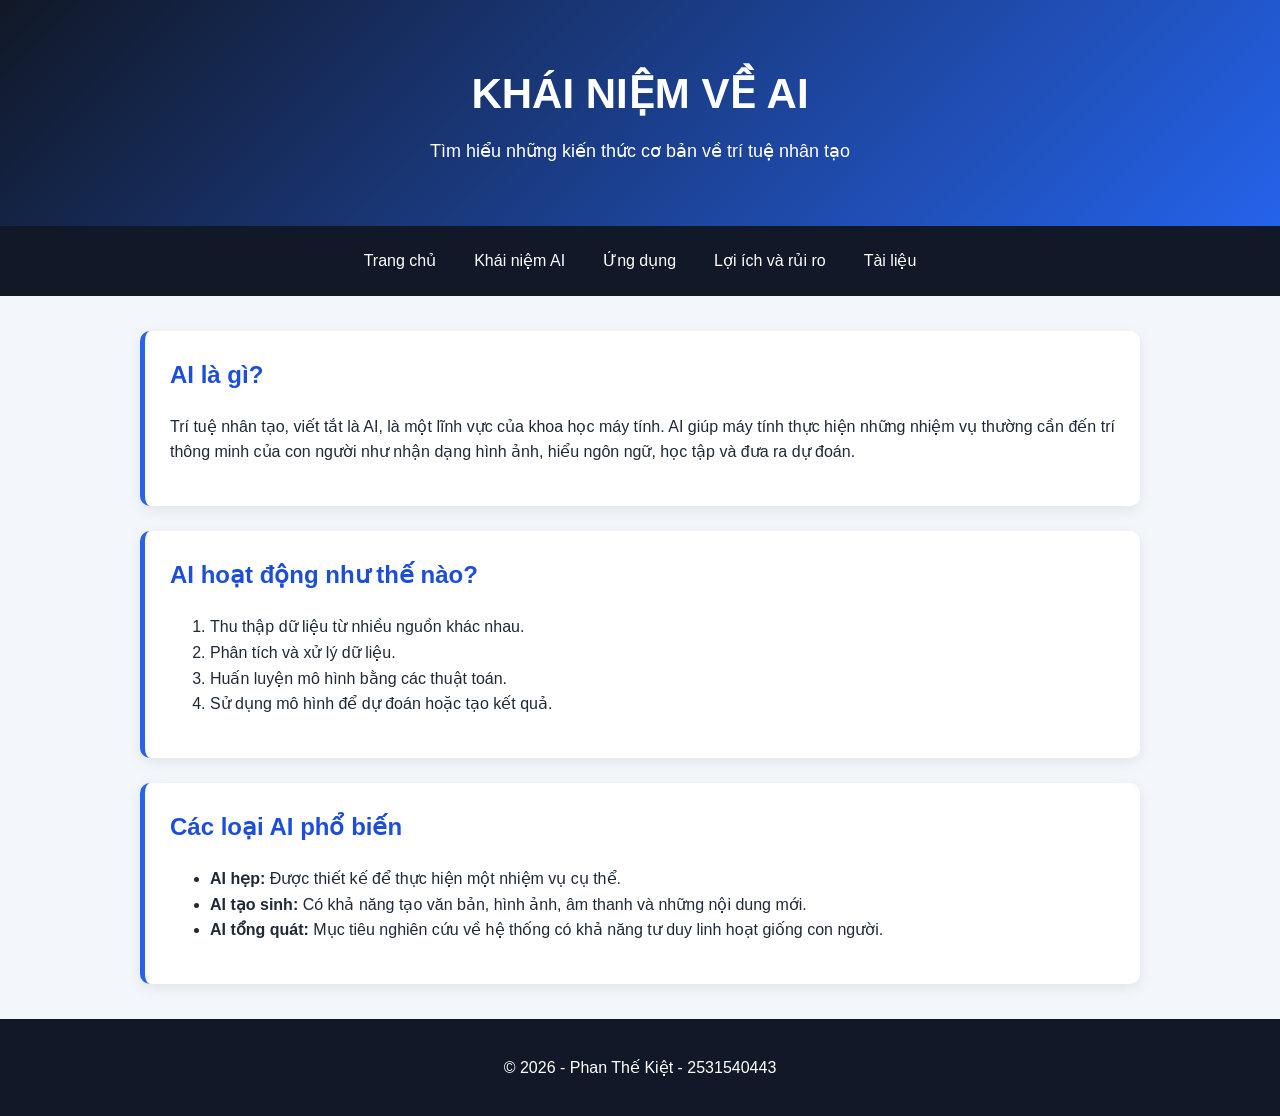
==== khai-niem.html @ 4ec98a43 "Add files via upload" ====
<!DOCTYPE html>
<html lang="vi">

<head>
    <meta charset="UTF-8">

    <meta name="viewport"
          content="width=device-width, initial-scale=1.0">

    <title>Khái niệm AI</title>

    <link rel="stylesheet" href="css/style.css">
</head>

<body>

    <header>
        <h1>KHÁI NIỆM VỀ AI</h1>
        <p>Tìm hiểu những kiến thức cơ bản về trí tuệ nhân tạo</p>
    </header>

    <nav>
        <a href="index.html">Trang chủ</a>
        <a href="khai-niem.html">Khái niệm AI</a>
        <a href="ung-dung.html">Ứng dụng</a>
        <a href="loi-ich-rui-ro.html">Lợi ích và rủi ro</a>
        <a href="tai-lieu.html">Tài liệu</a>
    </nav>

    <main>

        <section>
            <h2>AI là gì?</h2>

            <p>
                Trí tuệ nhân tạo, viết tắt là AI, là một lĩnh vực
                của khoa học máy tính. AI giúp máy tính thực hiện
                những nhiệm vụ thường cần đến trí thông minh của
                con người như nhận dạng hình ảnh, hiểu ngôn ngữ,
                học tập và đưa ra dự đoán.
            </p>
        </section>

        <section>
            <h2>AI hoạt động như thế nào?</h2>

            <ol>
                <li>Thu thập dữ liệu từ nhiều nguồn khác nhau.</li>
                <li>Phân tích và xử lý dữ liệu.</li>
                <li>Huấn luyện mô hình bằng các thuật toán.</li>
                <li>Sử dụng mô hình để dự đoán hoặc tạo kết quả.</li>
            </ol>
        </section>

        <section>
            <h2>Các loại AI phổ biến</h2>

            <ul>
                <li>
                    <strong>AI hẹp:</strong>
                    Được thiết kế để thực hiện một nhiệm vụ cụ thể.
                </li>

                <li>
                    <strong>AI tạo sinh:</strong>
                    Có khả năng tạo văn bản, hình ảnh, âm thanh
                    và những nội dung mới.
                </li>

                <li>
                    <strong>AI tổng quát:</strong>
                    Mục tiêu nghiên cứu về hệ thống có khả năng
                    tư duy linh hoạt giống con người.
                </li>
            </ul>
        </section>

    </main>

    <footer>
        <p>&copy; 2026 - Phan Thế Kiệt - 2531540443</p>
    </footer>

</body>

</html>
---- css/style.css ----
/* Áp dụng cho toàn bộ phần tử */
* {
    box-sizing: border-box;
}

/* Giao diện chung */
body {
    margin: 0;
    font-family: Arial, Helvetica, sans-serif;
    line-height: 1.6;
    color: #1f2937;
    background-color: #f3f6fb;
}

/* Đầu trang */
header {
    padding: 60px 20px;
    text-align: center;
    color: white;
    background: linear-gradient(135deg, #111827, #2563eb);
}

header h1 {
    margin: 0;
    font-size: 42px;
}

header p {
    margin: 10px 0 0;
    font-size: 18px;
}

/* Thanh điều hướng */
nav {
    display: flex;
    justify-content: center;
    flex-wrap: wrap;
    gap: 8px;
    padding: 12px;
    background-color: #111827;
}

nav a {
    padding: 10px 15px;
    color: white;
    text-decoration: none;
    border-radius: 6px;
}

nav a:hover {
    background-color: #2563eb;
}

/* Nội dung chính */
main {
    width: min(1000px, 90%);
    margin: 35px auto;
}

section {
    margin-bottom: 25px;
    padding: 25px;
    background-color: white;
    border-left: 5px solid #2563eb;
    border-radius: 10px;
    box-shadow: 0 4px 15px rgba(0, 0, 0, 0.08);
}

section h2 {
    margin-top: 0;
    color: #1d4ed8;
}

/* Chân trang */
footer {
    padding: 20px;
    text-align: center;
    color: white;
    background-color: #111827;
}

/* Giao diện trên điện thoại */
@media (max-width: 600px) {
    header {
        padding: 40px 15px;
    }

    header h1 {
        font-size: 30px;
    }

    nav {
        flex-direction: column;
        text-align: center;
    }

    main {
        width: 92%;
    }

    section {
        padding: 18px;
    }
}
/* Khung lợi ích */
.benefit-box {
    border-left-color: #16a34a;
}

.benefit-box h2 {
    color: #15803d;
}

/* Khung rủi ro */
.risk-box {
    border-left-color: #dc2626;
}

.risk-box h2 {
    color: #b91c1c;
}
section img {
    display: block;
    width: 100%;
    max-width: 720px;
    height: auto;
    margin: 20px auto 0;
    border-radius: 10px;
}
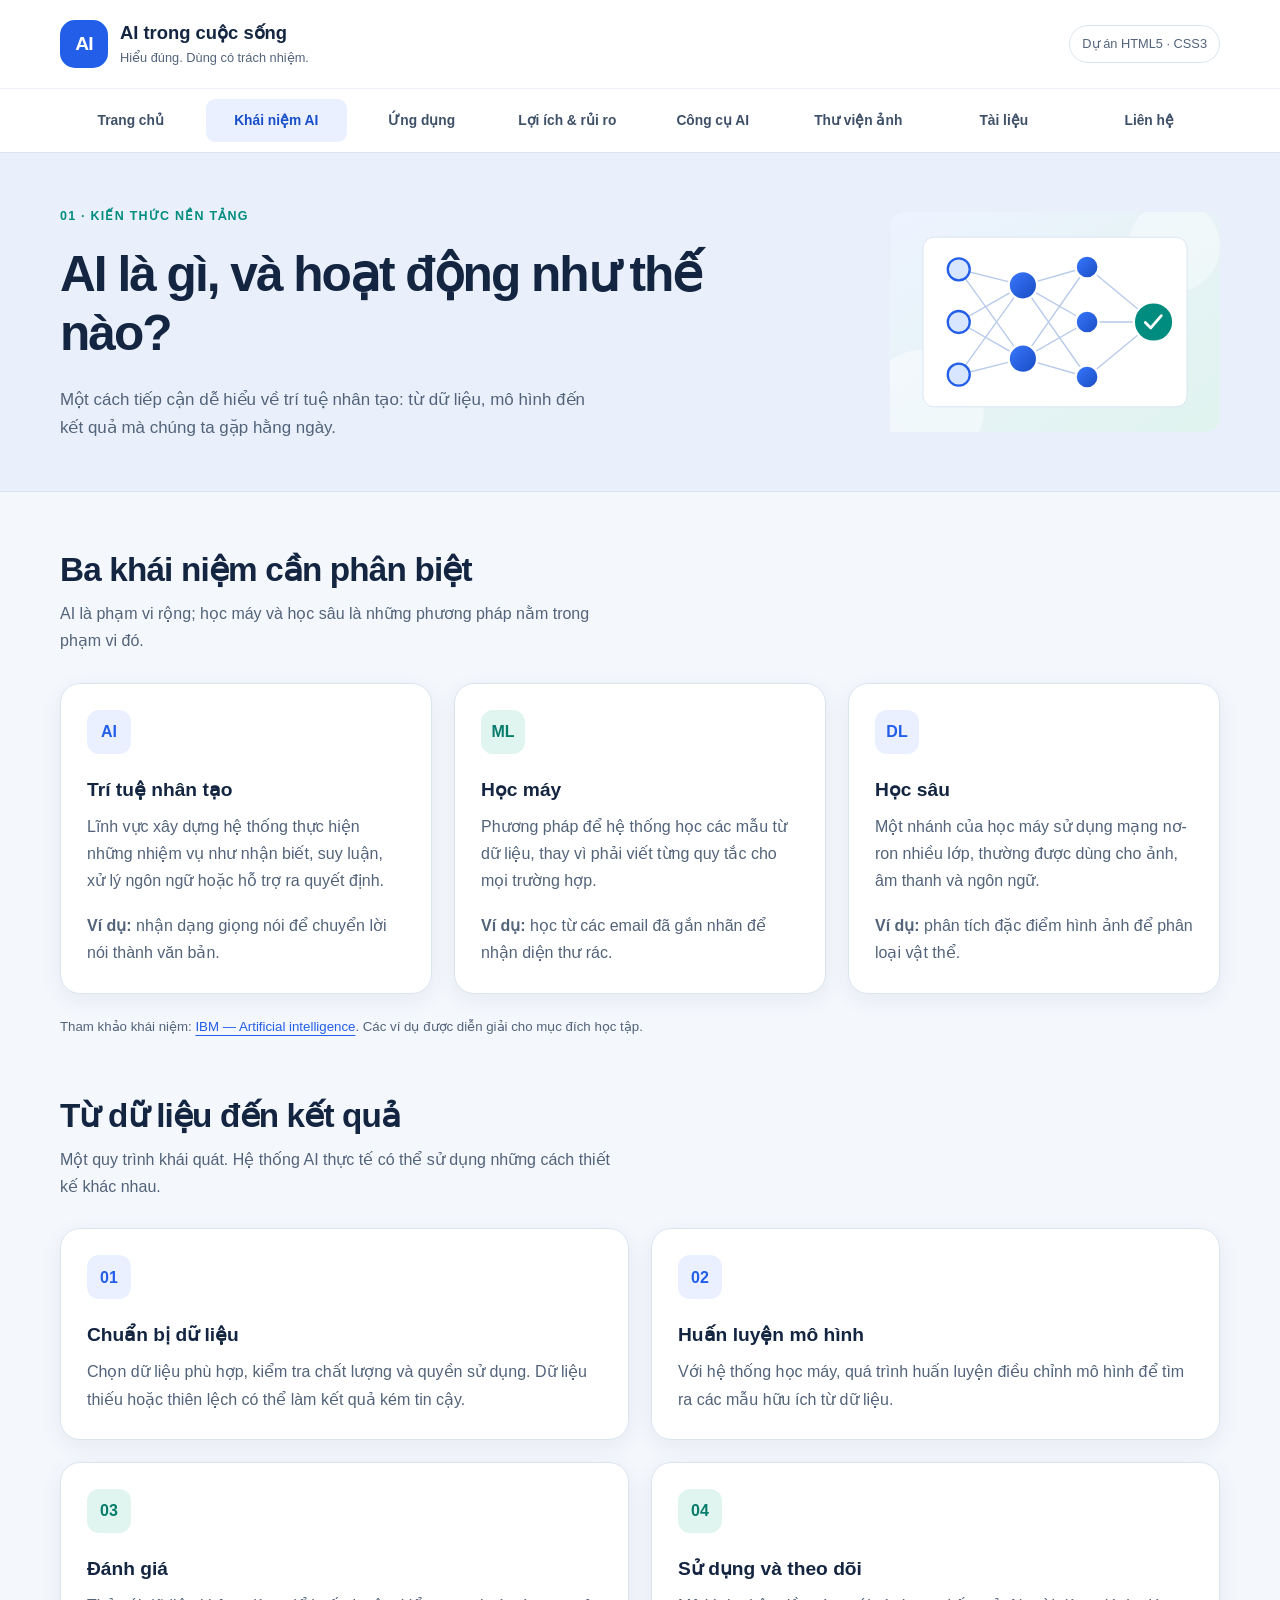
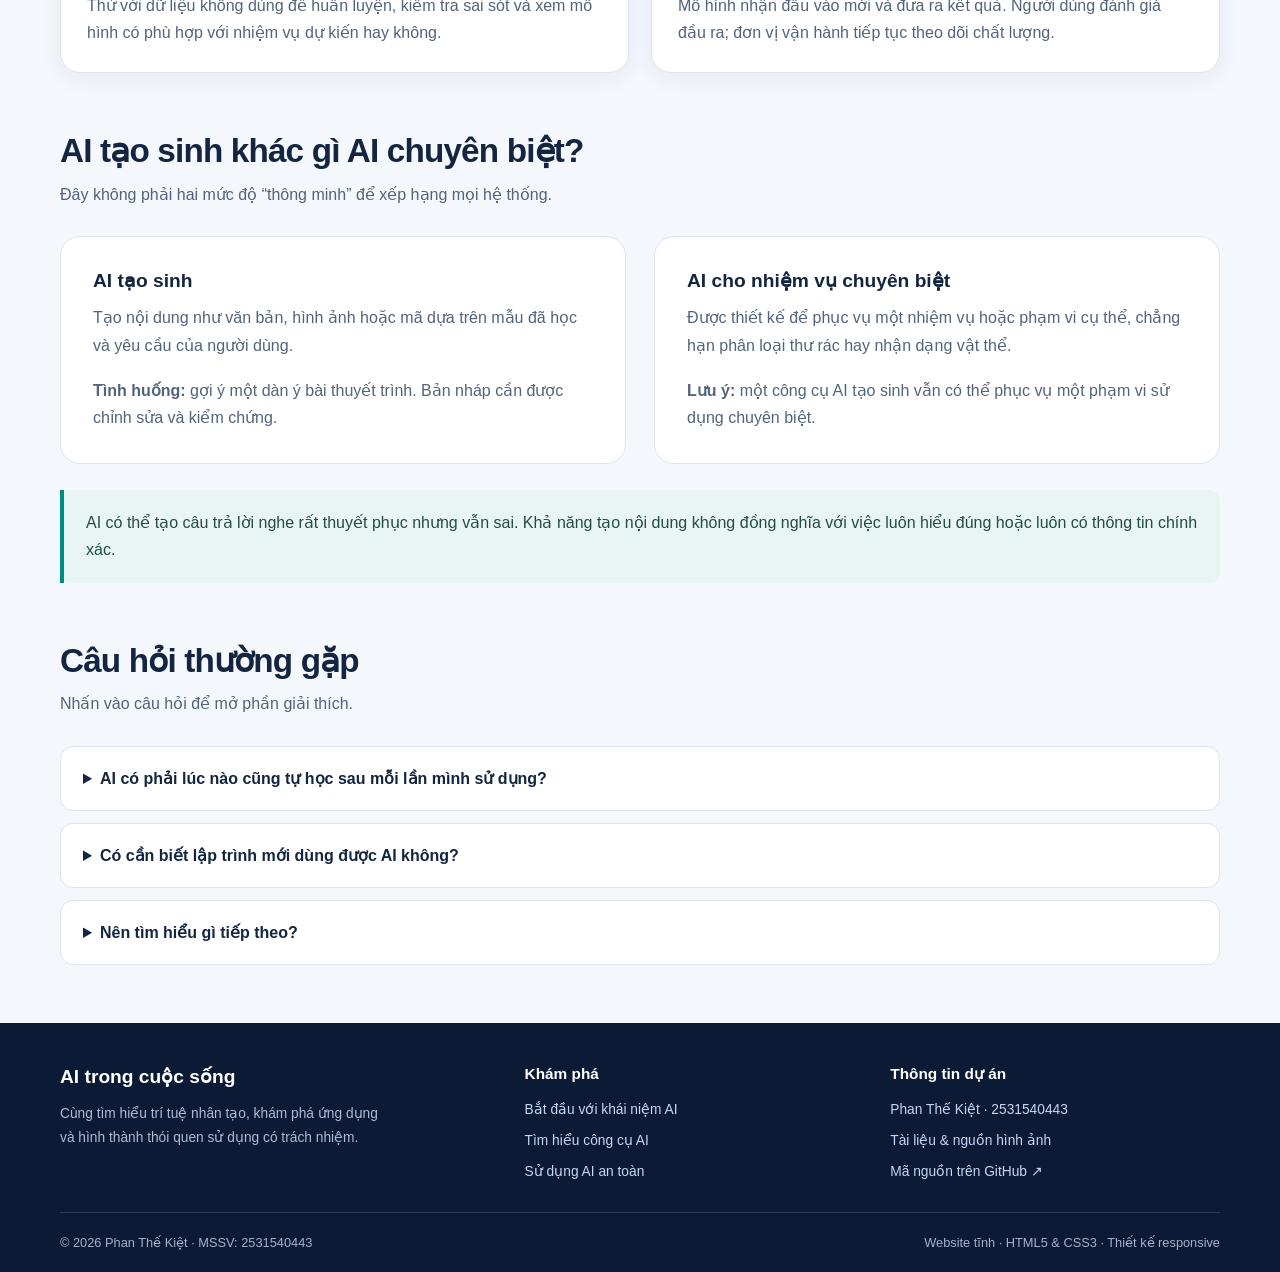
==== commit bfe51f30: "Add files via upload" ====
--- a/khai-niem.html
+++ b/khai-niem.html
@@ -1,86 +1,115 @@
-<!DOCTYPE html>
-<html lang="vi">
-
-<head>
-    <meta charset="UTF-8">
-
-    <meta name="viewport"
-          content="width=device-width, initial-scale=1.0">
-
-    <title>Khái niệm AI</title>
-
-    <link rel="stylesheet" href="css/style.css">
-</head>
-
-<body>
-
-    <header>
-        <h1>KHÁI NIỆM VỀ AI</h1>
-        <p>Tìm hiểu những kiến thức cơ bản về trí tuệ nhân tạo</p>
-    </header>
-
-    <nav>
-        <a href="index.html">Trang chủ</a>
-        <a href="khai-niem.html">Khái niệm AI</a>
-        <a href="ung-dung.html">Ứng dụng</a>
-        <a href="loi-ich-rui-ro.html">Lợi ích và rủi ro</a>
-        <a href="tai-lieu.html">Tài liệu</a>
-    </nav>
-
-    <main>
-
-        <section>
-            <h2>AI là gì?</h2>
-
-            <p>
-                Trí tuệ nhân tạo, viết tắt là AI, là một lĩnh vực
-                của khoa học máy tính. AI giúp máy tính thực hiện
-                những nhiệm vụ thường cần đến trí thông minh của
-                con người như nhận dạng hình ảnh, hiểu ngôn ngữ,
-                học tập và đưa ra dự đoán.
-            </p>
-        </section>
-
-        <section>
-            <h2>AI hoạt động như thế nào?</h2>
-
-            <ol>
-                <li>Thu thập dữ liệu từ nhiều nguồn khác nhau.</li>
-                <li>Phân tích và xử lý dữ liệu.</li>
-                <li>Huấn luyện mô hình bằng các thuật toán.</li>
-                <li>Sử dụng mô hình để dự đoán hoặc tạo kết quả.</li>
-            </ol>
-        </section>
-
-        <section>
-            <h2>Các loại AI phổ biến</h2>
-
-            <ul>
-                <li>
-                    <strong>AI hẹp:</strong>
-                    Được thiết kế để thực hiện một nhiệm vụ cụ thể.
-                </li>
-
-                <li>
-                    <strong>AI tạo sinh:</strong>
-                    Có khả năng tạo văn bản, hình ảnh, âm thanh
-                    và những nội dung mới.
-                </li>
-
-                <li>
-                    <strong>AI tổng quát:</strong>
-                    Mục tiêu nghiên cứu về hệ thống có khả năng
-                    tư duy linh hoạt giống con người.
-                </li>
-            </ul>
-        </section>
-
-    </main>
-
-    <footer>
-        <p>&copy; 2026 - Phan Thế Kiệt - 2531540443</p>
-    </footer>
-
-</body>
-
-</html>+<!DOCTYPE html>
+<html lang="vi">
+<head>
+  <meta charset="UTF-8">
+  <meta name="viewport" content="width=device-width, initial-scale=1">
+  <meta name="description" content="Tìm hiểu AI, học máy, học sâu, AI tạo sinh và quy trình hoạt động cơ bản.">
+  <title>Khái niệm AI | AI trong cuộc sống</title>
+  <link rel="icon" href="images/ai-network.svg" type="image/svg+xml">
+  <link rel="stylesheet" href="css/style.css">
+</head>
+<body>
+  <a class="skip-link" href="#noi-dung">Bỏ qua menu, đến nội dung</a>
+  <header class="site-header">
+    <div class="container brand-row">
+      <a class="brand" href="index.html" aria-label="AI trong cuộc sống — Trang chủ">
+        <span class="brand-mark" aria-hidden="true">AI</span>
+        <span class="brand-copy"><strong>AI trong cuộc sống</strong><small>Hiểu đúng. Dùng có trách nhiệm.</small></span>
+      </a>
+      <span class="project-badge">Dự án HTML5 · CSS3</span>
+    </div>
+    <nav class="site-nav" aria-label="Điều hướng chính">
+      <ul class="container nav-list">
+        <li><a href="index.html">Trang chủ</a></li>
+        <li><a href="khai-niem.html" aria-current="page">Khái niệm AI</a></li>
+        <li><a href="ung-dung.html">Ứng dụng</a></li>
+        <li><a href="loi-ich-rui-ro.html">Lợi ích &amp; rủi ro</a></li>
+        <li><a href="cong-cu-ai.html">Công cụ AI</a></li>
+        <li><a href="thu-vien-anh.html">Thư viện ảnh</a></li>
+        <li><a href="tai-lieu.html">Tài liệu</a></li>
+        <li><a href="lien-he.html">Liên hệ</a></li>
+      </ul>
+    </nav>
+  </header>
+  <main id="noi-dung">
+    <section class="page-hero">
+      <div class="container hero-grid">
+        <div>
+          <span class="eyebrow">01 · Kiến thức nền tảng</span>
+          <h1>AI là gì, và hoạt động như thế nào?</h1>
+          <p class="hero-lead">Một cách tiếp cận dễ hiểu về trí tuệ nhân tạo: từ dữ liệu, mô hình đến kết quả mà chúng ta gặp hằng ngày.</p>
+        </div>
+        <img class="hero-illustration" src="images/ai-network.svg" alt="Các nút dữ liệu liên kết thành một mạng xử lý minh họa AI" width="720" height="480">
+      </div>
+    </section>    <section class="section-space" id="khai-niem">
+      <div class="container">
+        <div class="section-heading"><div><h2>Ba khái niệm cần phân biệt</h2><p>AI là phạm vi rộng; học máy và học sâu là những phương pháp nằm trong phạm vi đó.</p></div></div>
+        <div class="card-grid">
+          <article class="card"><span class="card-icon" aria-hidden="true">AI</span><h3>Trí tuệ nhân tạo</h3><p>Lĩnh vực xây dựng hệ thống thực hiện những nhiệm vụ như nhận biết, suy luận, xử lý ngôn ngữ hoặc hỗ trợ ra quyết định.</p><p><strong>Ví dụ:</strong> nhận dạng giọng nói để chuyển lời nói thành văn bản.</p></article>
+          <article class="card"><span class="card-icon teal" aria-hidden="true">ML</span><h3>Học máy</h3><p>Phương pháp để hệ thống học các mẫu từ dữ liệu, thay vì phải viết từng quy tắc cho mọi trường hợp.</p><p><strong>Ví dụ:</strong> học từ các email đã gắn nhãn để nhận diện thư rác.</p></article>
+          <article class="card"><span class="card-icon" aria-hidden="true">DL</span><h3>Học sâu</h3><p>Một nhánh của học máy sử dụng mạng nơ-ron nhiều lớp, thường được dùng cho ảnh, âm thanh và ngôn ngữ.</p><p><strong>Ví dụ:</strong> phân tích đặc điểm hình ảnh để phân loại vật thể.</p></article>
+        </div>
+        <p class="source-note">Tham khảo khái niệm: <a href="tai-lieu.html#ibm">IBM — Artificial intelligence</a>. Các ví dụ được diễn giải cho mục đích học tập.</p>
+      </div>
+    </section>    <section class="section-space" id="quy-trinh">
+      <div class="container">
+        <div class="section-heading"><div><h2>Từ dữ liệu đến kết quả</h2><p>Một quy trình khái quát. Hệ thống AI thực tế có thể sử dụng những cách thiết kế khác nhau.</p></div></div>
+        <div class="card-grid grid-two">
+          <article class="card"><span class="card-icon" aria-hidden="true">01</span><h3>Chuẩn bị dữ liệu</h3><p>Chọn dữ liệu phù hợp, kiểm tra chất lượng và quyền sử dụng. Dữ liệu thiếu hoặc thiên lệch có thể làm kết quả kém tin cậy.</p></article>
+          <article class="card"><span class="card-icon" aria-hidden="true">02</span><h3>Huấn luyện mô hình</h3><p>Với hệ thống học máy, quá trình huấn luyện điều chỉnh mô hình để tìm ra các mẫu hữu ích từ dữ liệu.</p></article>
+          <article class="card"><span class="card-icon teal" aria-hidden="true">03</span><h3>Đánh giá</h3><p>Thử với dữ liệu không dùng để huấn luyện, kiểm tra sai sót và xem mô hình có phù hợp với nhiệm vụ dự kiến hay không.</p></article>
+          <article class="card"><span class="card-icon teal" aria-hidden="true">04</span><h3>Sử dụng và theo dõi</h3><p>Mô hình nhận đầu vào mới và đưa ra kết quả. Người dùng đánh giá đầu ra; đơn vị vận hành tiếp tục theo dõi chất lượng.</p></article>
+        </div>
+      </div>
+    </section>    <section class="section-space" id="tao-sinh">
+      <div class="container">
+        <div class="section-heading"><div><h2>AI tạo sinh khác gì AI chuyên biệt?</h2><p>Đây không phải hai mức độ “thông minh” để xếp hạng mọi hệ thống.</p></div></div>
+        <div class="split">
+          <article class="panel"><h3>AI tạo sinh</h3><p>Tạo nội dung như văn bản, hình ảnh hoặc mã dựa trên mẫu đã học và yêu cầu của người dùng.</p><p><strong>Tình huống:</strong> gợi ý một dàn ý bài thuyết trình. Bản nháp cần được chỉnh sửa và kiểm chứng.</p></article>
+          <article class="panel"><h3>AI cho nhiệm vụ chuyên biệt</h3><p>Được thiết kế để phục vụ một nhiệm vụ hoặc phạm vi cụ thể, chẳng hạn phân loại thư rác hay nhận dạng vật thể.</p><p><strong>Lưu ý:</strong> một công cụ AI tạo sinh vẫn có thể phục vụ một phạm vi sử dụng chuyên biệt.</p></article>
+        </div>
+        <div class="note"><p>AI có thể tạo câu trả lời nghe rất thuyết phục nhưng vẫn sai. Khả năng tạo nội dung không đồng nghĩa với việc luôn hiểu đúng hoặc luôn có thông tin chính xác.</p></div>
+      </div>
+    </section>    <section class="section-space" id="cau-hoi">
+      <div class="container">
+        <div class="section-heading"><div><h2>Câu hỏi thường gặp</h2><p>Nhấn vào câu hỏi để mở phần giải thích.</p></div></div>
+        <div class="faq">
+          <details><summary>AI có phải lúc nào cũng tự học sau mỗi lần mình sử dụng?</summary><p>Không. Điều đó phụ thuộc cách hệ thống được thiết kế và chính sách dữ liệu của dịch vụ. Việc trò chuyện với một công cụ không tự động chứng minh mô hình được huấn luyện lại ngay.</p></details>
+          <details><summary>Có cần biết lập trình mới dùng được AI không?</summary><p>Không nhất thiết. Nhiều công cụ có giao diện hội thoại. Tuy vậy, hiểu nhiệm vụ và biết cách kiểm tra kết quả vẫn quan trọng.</p></details>
+          <details><summary>Nên tìm hiểu gì tiếp theo?</summary><p>Đọc <a href="ung-dung.html">các ứng dụng thực tế</a>, rồi xem <a href="loi-ich-rui-ro.html">lợi ích và rủi ro</a> trước khi lựa chọn công cụ.</p></details>
+        </div>
+      </div>
+    </section>
+  </main>
+  <footer class="site-footer">
+    <div class="container">
+      <div class="footer-grid">
+        <div>
+          <h2>AI trong cuộc sống</h2>
+          <p>Cùng tìm hiểu trí tuệ nhân tạo, khám phá ứng dụng và hình thành thói quen sử dụng có trách nhiệm.</p>
+        </div>
+        <div>
+          <h3>Khám phá</h3>
+          <ul>
+            <li><a href="khai-niem.html">Bắt đầu với khái niệm AI</a></li>
+            <li><a href="cong-cu-ai.html">Tìm hiểu công cụ AI</a></li>
+            <li><a href="loi-ich-rui-ro.html">Sử dụng AI an toàn</a></li>
+          </ul>
+        </div>
+        <div>
+          <h3>Thông tin dự án</h3>
+          <ul>
+            <li><a href="lien-he.html">Phan Thế Kiệt · 2531540443</a></li>
+            <li><a href="tai-lieu.html">Tài liệu &amp; nguồn hình ảnh</a></li>
+            <li><a href="https://github.com/Tkittt/AI-Website" target="_blank" rel="noopener noreferrer">Mã nguồn trên GitHub ↗</a></li>
+          </ul>
+        </div>
+      </div>
+      <div class="footer-bottom">
+        <p>&copy; 2026 Phan Thế Kiệt · MSSV: 2531540443</p>
+        <p>Website tĩnh · HTML5 &amp; CSS3 · Thiết kế responsive</p>
+      </div>
+    </div>
+  </footer>
+</body>
+</html>
--- a/css/style.css
+++ b/css/style.css
@@ -1,129 +1,221 @@
-/* Áp dụng cho toàn bộ phần tử */
-* {
-    box-sizing: border-box;
-}
-
-/* Giao diện chung */
-body {
-    margin: 0;
-    font-family: Arial, Helvetica, sans-serif;
-    line-height: 1.6;
-    color: #1f2937;
-    background-color: #f3f6fb;
-}
-
-/* Đầu trang */
-header {
-    padding: 60px 20px;
-    text-align: center;
-    color: white;
-    background: linear-gradient(135deg, #111827, #2563eb);
-}
-
-header h1 {
-    margin: 0;
-    font-size: 42px;
-}
-
-header p {
-    margin: 10px 0 0;
-    font-size: 18px;
-}
-
-/* Thanh điều hướng */
-nav {
-    display: flex;
-    justify-content: center;
-    flex-wrap: wrap;
-    gap: 8px;
-    padding: 12px;
-    background-color: #111827;
-}
-
-nav a {
-    padding: 10px 15px;
-    color: white;
-    text-decoration: none;
-    border-radius: 6px;
-}
-
-nav a:hover {
-    background-color: #2563eb;
-}
-
-/* Nội dung chính */
-main {
-    width: min(1000px, 90%);
-    margin: 35px auto;
-}
-
-section {
-    margin-bottom: 25px;
-    padding: 25px;
-    background-color: white;
-    border-left: 5px solid #2563eb;
-    border-radius: 10px;
-    box-shadow: 0 4px 15px rgba(0, 0, 0, 0.08);
-}
-
-section h2 {
-    margin-top: 0;
-    color: #1d4ed8;
-}
-
-/* Chân trang */
-footer {
-    padding: 20px;
-    text-align: center;
-    color: white;
-    background-color: #111827;
-}
-
-/* Giao diện trên điện thoại */
-@media (max-width: 600px) {
-    header {
-        padding: 40px 15px;
-    }
-
-    header h1 {
-        font-size: 30px;
-    }
-
-    nav {
-        flex-direction: column;
-        text-align: center;
-    }
-
-    main {
-        width: 92%;
-    }
-
-    section {
-        padding: 18px;
-    }
-}
-/* Khung lợi ích */
-.benefit-box {
-    border-left-color: #16a34a;
-}
-
-.benefit-box h2 {
-    color: #15803d;
-}
-
-/* Khung rủi ro */
-.risk-box {
-    border-left-color: #dc2626;
-}
-
-.risk-box h2 {
-    color: #b91c1c;
-}
-section img {
-    display: block;
-    width: 100%;
-    max-width: 720px;
-    height: auto;
-    margin: 20px auto 0;
-    border-radius: 10px;
-}+/* AI trong cuộc sống — HTML5 / CSS3; không dùng framework. */
+:root {
+  --ink: #132540;
+  --muted: #52637a;
+  --blue: #235ee8;
+  --teal: #008d80;
+  --navy: #0c1b35;
+  --line: #dce5ef;
+  --paper: #ffffff;
+  --wash: #f4f7fc;
+  --radius: 20px;
+}
+* { box-sizing: border-box; }
+html { scroll-behavior: smooth; }
+body {
+  margin: 0;
+  font-family: "Segoe UI", Arial, Helvetica, sans-serif;
+  color: var(--ink);
+  background: var(--wash);
+  line-height: 1.7;
+}
+img, svg { display: block; max-width: 100%; }
+img { height: auto; }
+a { color: var(--blue); text-underline-offset: 4px; overflow-wrap: anywhere; }
+a:hover { color: #1645b7; }
+button, input, textarea { font: inherit; }
+h1, h2, h3, p, figure { margin-top: 0; }
+h1, h2, h3 { line-height: 1.2; }
+h1 { font-size: clamp(2.25rem, 4.4vw, 3.8rem); letter-spacing: -0.04em; margin-bottom: 22px; }
+h2 { font-size: clamp(1.7rem, 2.6vw, 2.3rem); letter-spacing: -0.025em; margin-bottom: 16px; }
+h3 { font-size: 1.2rem; margin-bottom: 12px; }
+p { margin-bottom: 18px; }
+ul, ol { padding-left: 24px; }
+li + li { margin-top: 8px; }
+:focus-visible { outline: 3px solid #e19a15; outline-offset: 4px; }
+[id] { scroll-margin-top: 24px; }
+.container { width: min(1160px, calc(100% - 48px)); margin-inline: auto; }
+.skip-link {
+  position: absolute; top: 12px; left: 12px; z-index: 10;
+  padding: 10px 16px; background: white; color: var(--navy);
+  border: 2px solid var(--blue); border-radius: 8px; transform: translateY(-160%);
+}
+.skip-link:focus { transform: translateY(0); }
+.visually-hidden { position: absolute; width: 1px; height: 1px; padding: 0; margin: -1px; overflow: hidden; clip-path: inset(50%); white-space: nowrap; border: 0; }
+/* Header và menu chung cho tám trang. */
+.site-header { background: var(--paper); border-bottom: 1px solid var(--line); }
+.brand-row { display: flex; align-items: center; justify-content: space-between; gap: 20px; padding-block: 20px; }
+.brand { display: flex; align-items: center; gap: 12px; color: var(--ink); text-decoration: none; min-width: 0; }
+.brand-mark {
+  flex: 0 0 48px; width: 48px; height: 48px; display: grid; place-items: center;
+  color: white; font-size: 1.2rem; font-weight: 800; letter-spacing: -0.05em;
+  background: var(--blue); border-radius: 15px;
+}
+.brand-copy { display: flex; flex-direction: column; line-height: 1.35; }
+.brand-copy strong { font-size: 1.15rem; }
+.brand-copy small { color: var(--muted); font-size: 0.8rem; margin-top: 3px; }
+.project-badge { padding: 7px 12px; border: 1px solid var(--line); border-radius: 999px; color: var(--muted); font-size: 0.8rem; white-space: nowrap; }
+.site-nav { border-top: 1px solid #edf1f7; }
+.nav-list { display: grid; grid-template-columns: repeat(8, minmax(0, 1fr)); gap: 4px; list-style: none; padding: 10px 0; margin: 0 auto; }
+.nav-list li { min-width: 0; margin: 0; }
+.nav-list a { display: flex; align-items: center; justify-content: center; height: 100%; padding: 10px 6px; border-radius: 9px; text-align: center; text-decoration: none; color: #3e5068; font-size: 0.86rem; font-weight: 600; }
+.nav-list a:hover { background: #f0f4fc; color: var(--blue); }
+.nav-list a[aria-current="page"] { background: #eaf0ff; color: #194ec9; }
+/* Hero: hai cột trên màn hình rộng, một cột trên màn hình nhỏ. */
+.home-hero { padding: 64px 0; color: white; background: radial-gradient(ellipse at 95% 10%, #204993 0, transparent 55%), var(--navy); }
+.hero-grid { display: grid; grid-template-columns: 1.05fr 1fr; align-items: center; gap: 48px; }
+.hero-grid > *, .split > *, .card-grid > *, .footer-grid > * { min-width: 0; }
+.eyebrow { display: inline-block; margin-bottom: 17px; color: var(--teal); font-size: 0.78rem; font-weight: 700; letter-spacing: 0.1em; text-transform: uppercase; }
+.home-hero .eyebrow { color: #76ded1; }
+.home-hero h1 span { color: #8db6ff; }
+.hero-lead { color: #c7d4e8; font-size: 1.06rem; max-width: 56ch; }
+.button-row { display: flex; flex-wrap: wrap; gap: 12px; margin-top: 28px; }
+.btn { display: inline-flex; align-items: center; justify-content: center; gap: 8px; padding: 11px 19px; border: 1px solid transparent; border-radius: 10px; font-weight: 600; text-decoration: none; line-height: 1.5; text-align: center; }
+.btn-primary { background: var(--blue); color: white; }
+.btn-primary:hover { background: #194dca; color: white; }
+.btn-light { background: white; color: var(--navy); }
+.btn-light:hover { background: #e7efff; color: var(--navy); }
+.btn-outline { border-color: #657791; color: white; background: transparent; }
+.btn-outline:hover { background: #233b5d; color: white; }
+.btn-secondary { background: #eaf0ff; color: #194ec9; }
+.btn-secondary:hover { background: #d9e5ff; }
+.hero-meta { display: flex; gap: 16px; flex-wrap: wrap; margin: 26px 0 0; color: #9db2d2; font-size: 0.83rem; }
+.hero-visual { margin: 0; padding: 12px; background: #ffffff0d; border: 1px solid #ffffff24; border-radius: 23px; }
+.hero-visual img { width: 100%; border-radius: 14px; }
+.hero-visual figcaption { color: #b9cbe6; font-size: 0.74rem; margin: 11px 5px 1px; }
+.hero-visual a { color: #c3d8ff; }
+.page-hero { padding: 48px 0; background: #eaf0fb; border-bottom: 1px solid var(--line); }
+.page-hero .hero-grid { grid-template-columns: 1.6fr 1fr; gap: 40px; }
+.page-hero h1 { font-size: clamp(2rem, 4vw, 3.1rem); }
+.page-hero .hero-lead { color: var(--muted); margin-bottom: 0; }
+.hero-illustration { width: 100%; max-width: 330px; justify-self: end; }
+.section-space { padding: 58px 0; }
+.section-space + .section-space { padding-top: 0; }
+.section-heading { display: flex; align-items: end; justify-content: space-between; gap: 24px; margin-bottom: 28px; }
+.section-heading h2 { margin-bottom: 10px; }
+.section-heading p { color: var(--muted); max-width: 64ch; margin-bottom: 0; }
+.section-heading .text-link { flex-shrink: 0; }
+/* Grid, card và các khối nội dung. */
+.card-grid { display: grid; grid-template-columns: repeat(3, minmax(0, 1fr)); gap: 22px; }
+.grid-two { grid-template-columns: repeat(2, minmax(0, 1fr)); }
+.card { display: flex; flex-direction: column; background: white; border: 1px solid var(--line); border-radius: var(--radius); padding: 26px; box-shadow: 0 6px 22px #233f6310; }
+.card p { color: var(--muted); }
+.card > :last-child { margin-bottom: 0; }
+.card-icon { display: grid; place-items: center; width: 44px; height: 44px; border-radius: 12px; background: #eaf0ff; color: var(--blue); font-size: 1rem; font-weight: 800; margin-bottom: 24px; }
+.card-icon.teal { background: #e1f5f0; color: #087c6b; }
+.card-icon.amber { background: #fff2d8; color: #a45b00; }
+.card-tag { color: var(--teal); font-size: 0.75rem; font-weight: 700; text-transform: uppercase; letter-spacing: 0.04em; margin-bottom: 9px; }
+.text-link { display: inline-block; color: var(--blue); font-weight: 650; text-decoration: none; }
+.text-link::after { content: " →"; }
+.text-link:hover { text-decoration: underline; }
+.card .text-link, .card .btn { margin-top: auto; align-self: start; }
+.card-media { margin: -26px -26px 24px; border-radius: 19px 19px 0 0; overflow: hidden; background: #ebf0f9; aspect-ratio: 16 / 10; }
+.card-media img { width: 100%; height: 100%; object-fit: contain; }
+.card-media.photo img { object-fit: cover; }
+.media-caption { font-size: 0.8rem; color: var(--muted); }
+.split { display: grid; grid-template-columns: repeat(2, minmax(0, 1fr)); gap: 28px; align-items: start; }
+.panel { padding: 32px; border-radius: var(--radius); background: white; border: 1px solid var(--line); }
+.panel h2 { font-size: 1.65rem; }
+.panel p { color: var(--muted); }
+.panel > :last-child { margin-bottom: 0; }
+.panel-tint { background: #e8f5f0; border-color: #cce7dd; }
+.panel-warning { background: #fff7e8; border-color: #f1ddba; }
+.note { margin-top: 26px; padding: 19px 22px; border-left: 4px solid var(--teal); border-radius: 0 12px 12px 0; background: #e9f5f2; color: #224c44; }
+.note p { margin: 0; }
+.note a { color: #096c64; }
+.source-note { color: var(--muted); font-size: 0.83rem; margin-top: 22px; margin-bottom: 0; }
+.cta-band { display: grid; grid-template-columns: 1fr auto; align-items: center; gap: 28px; padding: 36px; color: white; background: var(--navy); border-radius: 23px; }
+.cta-band h2 { margin-bottom: 10px; }
+.cta-band p { color: #bfcfe5; margin-bottom: 0; max-width: 66ch; }
+.check-list { list-style: none; padding: 0; }
+.check-list li { position: relative; padding-left: 27px; }
+.check-list li::before { content: "✓"; position: absolute; left: 0; color: var(--teal); font-weight: 800; }
+.prompt-box { white-space: pre-wrap; overflow-wrap: anywhere; padding: 24px; border: 1px dashed #9bb3dd; border-radius: 12px; background: #f4f7fd; font-size: 0.95rem; line-height: 1.8; font-family: inherit; }
+.faq { display: grid; gap: 12px; }
+.faq details { padding: 18px 22px; border: 1px solid var(--line); background: white; border-radius: 13px; }
+.faq summary { cursor: pointer; font-weight: 650; }
+.faq details p { color: var(--muted); margin: 15px 0 0; }
+.profile-mark { width: 66px; height: 66px; display: grid; place-items: center; background: #eaf0ff; color: var(--blue); font-size: 1.4rem; font-weight: 750; border-radius: 20px; margin-bottom: 24px; }
+dl { margin: 0; }
+dl > div { padding: 14px 0; border-top: 1px solid var(--line); }
+dt { color: var(--muted); font-size: 0.82rem; margin-bottom: 4px; }
+dd { margin: 0; font-weight: 600; }
+.source-list { display: grid; gap: 18px; }
+.source-item { padding: 26px; background: white; border: 1px solid var(--line); border-radius: 16px; }
+.source-item h3 { margin-bottom: 10px; }
+.source-item p { color: var(--muted); margin-bottom: 14px; }
+.source-item > :last-child { margin-bottom: 0; }
+.tool-source-list { display: flex; flex-wrap: wrap; gap: 10px; list-style: none; padding: 0; margin: 20px 0 0; }
+.tool-source-list li { margin: 0; }
+.tool-source-list a { display: block; padding: 8px 13px; background: #eaf0ff; border-radius: 8px; }
+/* Chân trang và trạng thái hỗ trợ tiếp cận. */
+.site-footer { color: #dbe5f4; background: var(--navy); padding: 42px 0 18px; margin-top: 0; }
+.footer-grid { display: grid; grid-template-columns: 1.3fr 1fr 1fr; gap: 36px; }
+.footer-grid h2 { color: white; font-size: 1.2rem; margin-bottom: 14px; letter-spacing: 0; }
+.footer-grid h3 { color: white; font-size: 0.96rem; margin-bottom: 14px; }
+.footer-grid p { color: #a8bdd9; font-size: 0.86rem; max-width: 42ch; }
+.footer-grid ul { list-style: none; padding: 0; margin: 0; font-size: 0.86rem; }
+.footer-grid a { color: #c2d7fa; text-decoration: none; }
+.footer-grid a:hover { color: white; text-decoration: underline; }
+.footer-bottom { display: flex; justify-content: space-between; gap: 16px; flex-wrap: wrap; border-top: 1px solid #2b3b55; padding-top: 19px; margin-top: 28px; color: #9fb4cf; font-size: 0.8rem; }
+.footer-bottom p { margin: 0; }
+/* Tablet: hai cột nội dung, bốn cột menu. */
+@media (max-width: 960px) {
+  .nav-list { grid-template-columns: repeat(4, minmax(0, 1fr)); }
+  .hero-grid { gap: 30px; }
+  .home-hero { padding: 48px 0; }
+  .home-hero h1 { font-size: 2.55rem; }
+  .card-grid { grid-template-columns: repeat(2, minmax(0, 1fr)); }
+  .grid-two { grid-template-columns: repeat(2, minmax(0, 1fr)); }
+  .footer-grid { grid-template-columns: 1.2fr 1fr; }
+  .footer-grid > :last-child { grid-column: 1 / -1; }
+  .cta-band { grid-template-columns: 1fr; }
+  .cta-band .btn { justify-self: start; }
+}
+/* Tablet nhỏ: hero và nội dung đôi xếp dọc. */
+@media (max-width: 700px) {
+  .hero-grid, .page-hero .hero-grid, .split { grid-template-columns: 1fr; }
+  .hero-visual { max-width: 560px; }
+  .hero-illustration { max-width: 260px; justify-self: center; }
+  .page-hero { padding: 35px 0; }
+  .page-hero .hero-grid { gap: 24px; }
+  .section-heading { flex-direction: column; align-items: start; gap: 12px; }
+  .project-badge { display: none; }
+}
+/* Mobile: một cột nội dung, hai cột menu. */
+@media (max-width: 600px) {
+  .container { width: calc(100% - 32px); }
+  .brand-row { padding-block: 15px; }
+  .brand-mark { width: 42px; height: 42px; flex-basis: 42px; border-radius: 12px; }
+  .brand-copy strong { font-size: 1.02rem; }
+  .nav-list { grid-template-columns: repeat(2, minmax(0, 1fr)); gap: 4px; padding-block: 8px; }
+  .nav-list a { font-size: 0.84rem; padding: 9px 7px; }
+  .home-hero { padding: 36px 0; }
+  .home-hero h1 { font-size: 2.35rem; }
+  .hero-lead { font-size: 1rem; }
+  .hero-grid { gap: 30px; }
+  .hero-meta { gap: 7px 16px; font-size: 0.77rem; }
+  .card-grid, .grid-two { grid-template-columns: 1fr; gap: 18px; }
+  .section-space { padding: 38px 0; }
+  .section-heading { margin-bottom: 22px; }
+  .card { padding: 23px; border-radius: 16px; }
+  .card-media { margin: -23px -23px 22px; border-radius: 15px 15px 0 0; }
+  .panel, .cta-band { padding: 24px; border-radius: 16px; }
+  .source-item { padding: 22px; }
+  .footer-grid { grid-template-columns: 1fr; gap: 25px; }
+  .footer-grid > :last-child { grid-column: auto; }
+  .footer-bottom { display: block; }
+  .footer-bottom p + p { margin-top: 7px; }
+  .prompt-box { padding: 18px; }
+}
+@media (prefers-reduced-motion: reduce) {
+  html { scroll-behavior: auto; }
+}
+@media print {
+  body { background: white; color: black; }
+  .site-nav, .button-row, .skip-link { display: none; }
+  .home-hero, .page-hero, .site-footer { background: white; color: black; }
+  .hero-lead, .footer-grid p, .footer-bottom { color: #333; }
+  .card, .panel { box-shadow: none; break-inside: avoid; }
+  .section-space { padding: 20px 0; }
+}
